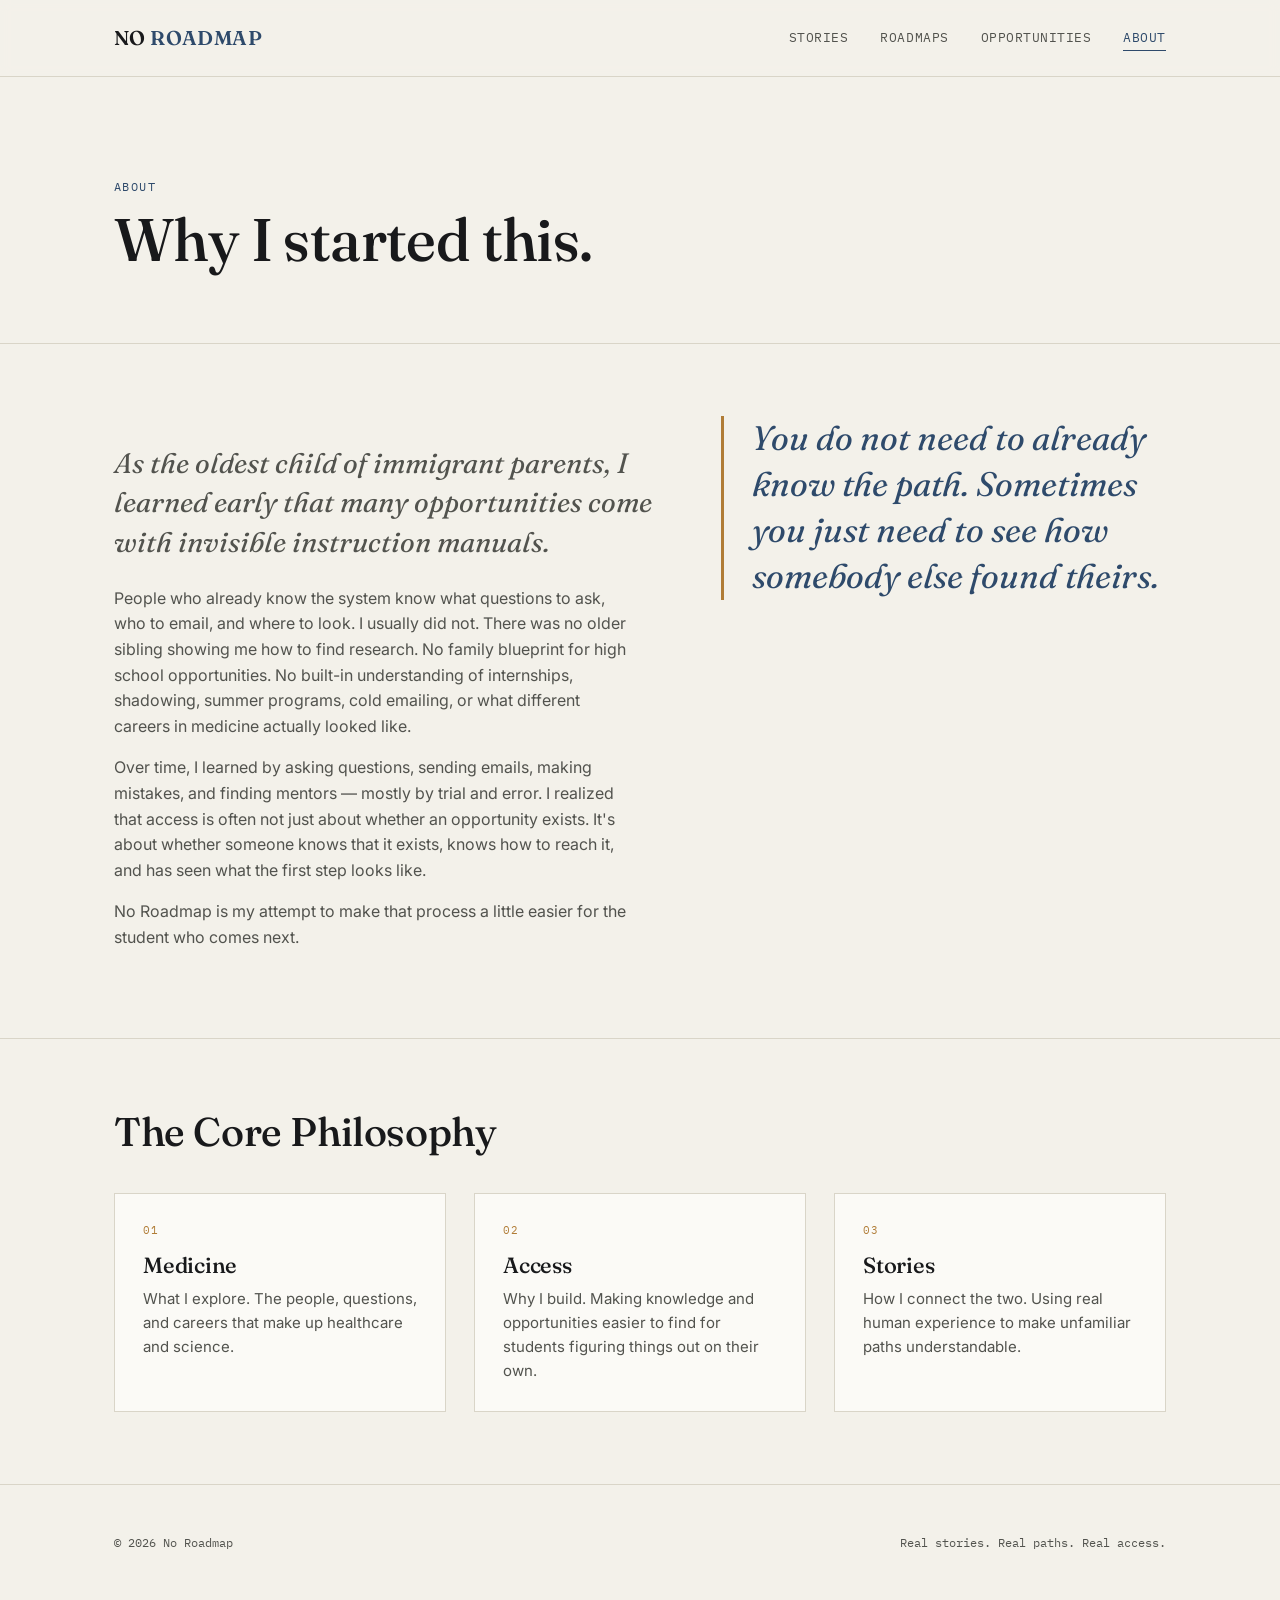
==== about.html @ ebd673c2 "Add files via upload" ====
<!DOCTYPE html>
<html lang="en">
<head>
<meta charset="UTF-8">
<meta name="viewport" content="width=device-width, initial-scale=1.0">
<title>About — No Roadmap</title>
<link rel="stylesheet" href="styles.css">
</head>
<body>

<nav class="site-nav">
  <div class="wrap">
    <a href="index.html" class="wordmark">NO <span>ROADMAP</span></a>
    <ul class="nav-links" id="navLinks">
      <li><a href="stories.html">Stories</a></li>
      <li><a href="roadmaps.html">Roadmaps</a></li>
      <li><a href="opportunities.html">Opportunities</a></li>
      <li><a href="about.html" aria-current="page">About</a></li>
    </ul>
    <button class="nav-toggle" id="navToggle" aria-label="Toggle menu">MENU</button>
  </div>
</nav>

<header class="section-tight">
  <div class="wrap" style="padding-top:40px;">
    <p class="eyebrow">About</p>
    <h1 style="font-size:clamp(36px,6vw,60px); margin:12px 0 24px;">Why I started this.</h1>
  </div>
</header>

<hr class="rule">

<section>
  <div class="wrap two-col">
    <div>
      <p class="lede" style="margin-bottom:24px;">As the oldest child of immigrant parents, I learned early that many opportunities come with invisible instruction manuals.</p>
      <p style="color:var(--ink-soft); max-width:520px;">
        People who already know the system know what questions to ask, who to email, and where to look. I usually did not. There was no older sibling showing me how to find research. No family blueprint for high school opportunities. No built-in understanding of internships, shadowing, summer programs, cold emailing, or what different careers in medicine actually looked like.
      </p>
      <p style="color:var(--ink-soft); max-width:520px;">
        Over time, I learned by asking questions, sending emails, making mistakes, and finding mentors — mostly by trial and error. I realized that access is often not just about whether an opportunity exists. It's about whether someone knows that it exists, knows how to reach it, and has seen what the first step looks like.
      </p>
      <p style="color:var(--ink-soft); max-width:520px;">
        No Roadmap is my attempt to make that process a little easier for the student who comes next.
      </p>
    </div>
    <blockquote class="pull-quote">
      You do not need to already know the path. Sometimes you just need to see how somebody else found theirs.
    </blockquote>
  </div>
</section>

<hr class="rule">

<section>
  <div class="wrap">
    <div class="section-head"><h2>The Core Philosophy</h2></div>
    <div class="grid">
      <div class="card">
        <span class="card-mark">01</span>
        <h3>Medicine</h3>
        <p>What I explore. The people, questions, and careers that make up healthcare and science.</p>
      </div>
      <div class="card">
        <span class="card-mark">02</span>
        <h3>Access</h3>
        <p>Why I build. Making knowledge and opportunities easier to find for students figuring things out on their own.</p>
      </div>
      <div class="card">
        <span class="card-mark">03</span>
        <h3>Stories</h3>
        <p>How I connect the two. Using real human experience to make unfamiliar paths understandable.</p>
      </div>
    </div>
  </div>
</section>

<footer>
  <div class="wrap">
    <span>© 2026 No Roadmap</span>
    <span>Real stories. Real paths. Real access.</span>
  </div>
</footer>

<script src="script.js"></script>
</body>
</html>
---- styles.css ----
/* ==========================================================================
   NO ROADMAP — Design System
   Editorial / field-guide aesthetic. Paper, ink, and a single route-blue
   accent, threaded through with a hand-drawn wayfinding line. No medical
   crosses, no cartoon doctors, no corporate blue.
   ========================================================================== */

@import url('https://fonts.googleapis.com/css2?family=Fraunces:ital,opsz,wght@0,9..144,300;0,9..144,400;0,9..144,500;0,9..144,600;1,9..144,400;1,9..144,500&family=Inter:wght@400;500;600&family=IBM+Plex+Mono:wght@400;500&display=swap');

:root {
  --paper: #F3F1EA;
  --paper-raised: #FBFAF6;
  --ink: #18191B;
  --ink-soft: #52534E;
  --route: #2E4A6B;
  --route-soft: #6C89A6;
  --waypoint: #B07C36;
  --moss: #5C6B4F;
  --rule: #D9D5C8;
  --rule-strong: #B9B4A4;

  --font-display: 'Fraunces', Georgia, serif;
  --font-body: 'Inter', -apple-system, sans-serif;
  --font-mono: 'IBM Plex Mono', 'Courier New', monospace;

  --max: 1180px;
  --gutter: clamp(24px, 5vw, 64px);
}

* { box-sizing: border-box; }

html { scroll-behavior: smooth; }

@media (prefers-reduced-motion: reduce) {
  html { scroll-behavior: auto; }
  * { animation-duration: 0.001ms !important; transition-duration: 0.001ms !important; }
}

body {
  margin: 0;
  background: var(--paper);
  color: var(--ink);
  font-family: var(--font-body);
  font-size: 16px;
  line-height: 1.6;
  -webkit-font-smoothing: antialiased;
}

img { max-width: 100%; display: block; }
a { color: inherit; }

.wrap {
  max-width: var(--max);
  margin: 0 auto;
  padding: 0 var(--gutter);
}

/* ---- Type ---- */

h1, h2, h3, .display {
  font-family: var(--font-display);
  font-weight: 500;
  line-height: 1.05;
  letter-spacing: -0.01em;
  margin: 0;
}

.eyebrow {
  font-family: var(--font-mono);
  font-size: 12px;
  letter-spacing: 0.12em;
  text-transform: uppercase;
  color: var(--route);
}

.lede {
  font-family: var(--font-display);
  font-style: italic;
  font-weight: 400;
  font-size: clamp(20px, 2.4vw, 28px);
  line-height: 1.4;
  color: var(--ink-soft);
}

/* ---- Nav ---- */

.site-nav {
  position: sticky;
  top: 0;
  z-index: 50;
  background: rgba(243, 241, 234, 0.92);
  backdrop-filter: blur(6px);
  border-bottom: 1px solid var(--rule);
}

.site-nav .wrap {
  display: flex;
  align-items: center;
  justify-content: space-between;
  height: 76px;
}

.wordmark {
  font-family: var(--font-display);
  font-weight: 600;
  font-size: 20px;
  letter-spacing: 0.02em;
  text-decoration: none;
  color: var(--ink);
}
.wordmark span { color: var(--route); }

.nav-links {
  display: flex;
  gap: 32px;
  list-style: none;
  margin: 0;
  padding: 0;
  font-family: var(--font-mono);
  font-size: 13px;
  letter-spacing: 0.04em;
  text-transform: uppercase;
}

.nav-links a {
  text-decoration: none;
  color: var(--ink-soft);
  padding-bottom: 4px;
  border-bottom: 1px solid transparent;
  transition: color 0.15s, border-color 0.15s;
}
.nav-links a:hover,
.nav-links a[aria-current="page"] {
  color: var(--route);
  border-color: var(--route);
}

.nav-toggle {
  display: none;
  background: none;
  border: 1px solid var(--rule-strong);
  border-radius: 3px;
  padding: 8px 10px;
  font-family: var(--font-mono);
  font-size: 12px;
  cursor: pointer;
}

@media (max-width: 720px) {
  .nav-links {
    position: absolute;
    top: 76px; left: 0; right: 0;
    background: var(--paper);
    border-bottom: 1px solid var(--rule);
    flex-direction: column;
    gap: 0;
    display: none;
  }
  .nav-links.open { display: flex; }
  .nav-links li { border-top: 1px solid var(--rule); }
  .nav-links a { display: block; padding: 16px var(--gutter); }
  .nav-toggle { display: block; }
}

/* ---- Buttons ---- */

.btn {
  display: inline-flex;
  align-items: center;
  gap: 8px;
  font-family: var(--font-mono);
  font-size: 13px;
  letter-spacing: 0.04em;
  text-transform: uppercase;
  text-decoration: none;
  padding: 13px 22px;
  border-radius: 2px;
  border: 1px solid var(--ink);
  transition: background 0.15s, color 0.15s;
  cursor: pointer;
}
.btn-primary { background: var(--ink); color: var(--paper-raised); }
.btn-primary:hover { background: var(--route); border-color: var(--route); }
.btn-ghost { background: transparent; color: var(--ink); }
.btn-ghost:hover { background: var(--ink); color: var(--paper-raised); }

/* ---- Hero ---- */

.hero {
  position: relative;
  padding: 96px 0 80px;
  overflow: hidden;
}

.hero-route {
  position: absolute;
  inset: 0;
  width: 100%;
  height: 100%;
  z-index: 0;
  opacity: 0.55;
}

.hero-inner { position: relative; z-index: 1; max-width: 760px; }

.hero h1 {
  font-size: clamp(48px, 9vw, 104px);
  margin-bottom: 20px;
}

.hero .lede { max-width: 560px; margin: 0 0 36px; }

.hero-actions { display: flex; gap: 16px; flex-wrap: wrap; }

/* ---- Sections ---- */

section { padding: 72px 0; }
.section-tight { padding: 48px 0; }

.rule {
  border: none;
  border-top: 1px solid var(--rule);
  margin: 0;
}

.section-head {
  display: flex;
  align-items: baseline;
  justify-content: space-between;
  gap: 24px;
  margin-bottom: 40px;
  flex-wrap: wrap;
}

.section-head h2 { font-size: clamp(28px, 4vw, 40px); }

/* ---- Waypoint / route thread (signature element) ---- */

.route-thread {
  position: relative;
  padding-left: 44px;
}
.route-thread::before {
  content: '';
  position: absolute;
  left: 8px; top: 6px; bottom: 6px;
  width: 0;
  border-left: 2px dashed var(--rule-strong);
}
.waypoint {
  position: relative;
  padding-bottom: 48px;
}
.waypoint:last-child { padding-bottom: 0; }
.waypoint::before {
  content: attr(data-mark);
  position: absolute;
  left: -44px; top: 0;
  width: 32px; height: 32px;
  border: 1.5px solid var(--route);
  border-radius: 50%;
  background: var(--paper);
  color: var(--route);
  font-family: var(--font-mono);
  font-size: 11px;
  display: flex;
  align-items: center;
  justify-content: center;
}
.waypoint h3 {
  font-size: 20px;
  margin-bottom: 6px;
  color: var(--route);
}
.waypoint p { margin: 0; color: var(--ink-soft); }
.waypoint ul { margin: 8px 0 0; padding-left: 18px; color: var(--ink-soft); }
.waypoint li { margin-bottom: 4px; }

/* ---- Cards ---- */

.grid {
  display: grid;
  gap: 28px;
  grid-template-columns: repeat(auto-fill, minmax(280px, 1fr));
}

.card {
  background: var(--paper-raised);
  border: 1px solid var(--rule);
  padding: 28px;
  position: relative;
  transition: transform 0.15s, box-shadow 0.15s;
}
.card:hover { transform: translateY(-3px); box-shadow: 0 12px 24px -16px rgba(24,25,27,0.25); }

.card-mark {
  font-family: var(--font-mono);
  font-size: 11px;
  letter-spacing: 0.06em;
  color: var(--waypoint);
  display: block;
  margin-bottom: 14px;
}

.card h3 {
  font-size: 22px;
  margin-bottom: 10px;
}

.card p { color: var(--ink-soft); font-size: 15px; margin: 0; }

.card-photo {
  aspect-ratio: 4/3;
  background: linear-gradient(135deg, var(--rule) 0%, var(--paper) 100%);
  border: 1px solid var(--rule);
  margin-bottom: 18px;
  display: flex;
  align-items: center;
  justify-content: center;
  font-family: var(--font-mono);
  font-size: 11px;
  color: var(--ink-soft);
  text-transform: uppercase;
  letter-spacing: 0.06em;
}

.tag {
  display: inline-block;
  font-family: var(--font-mono);
  font-size: 11px;
  letter-spacing: 0.04em;
  text-transform: uppercase;
  color: var(--moss);
  border: 1px solid var(--moss);
  border-radius: 999px;
  padding: 3px 10px;
  margin: 0 6px 6px 0;
}

.status-pill {
  position: absolute;
  top: 24px; right: 24px;
  font-family: var(--font-mono);
  font-size: 10px;
  letter-spacing: 0.06em;
  text-transform: uppercase;
  color: var(--ink-soft);
  border: 1px dashed var(--rule-strong);
  padding: 3px 8px;
  border-radius: 999px;
}

/* ---- Pull quote ---- */

.pull-quote {
  font-family: var(--font-display);
  font-style: italic;
  font-size: clamp(24px, 3vw, 34px);
  line-height: 1.35;
  color: var(--route);
  max-width: 760px;
  margin: 0;
  padding-left: 28px;
  border-left: 3px solid var(--waypoint);
}

/* ---- Footer ---- */

footer {
  border-top: 1px solid var(--rule);
  padding: 48px 0 64px;
  font-family: var(--font-mono);
  font-size: 12px;
  color: var(--ink-soft);
}
footer .wrap { display: flex; justify-content: space-between; flex-wrap: wrap; gap: 16px; }

/* ---- Utility ---- */

.center { text-align: center; }
.mt-0 { margin-top: 0; }
.two-col {
  display: grid;
  grid-template-columns: 1.1fr 0.9fr;
  gap: 64px;
  align-items: start;
}
@media (max-width: 860px) {
  .two-col { grid-template-columns: 1fr; }
}

.filter-row {
  display: flex;
  gap: 10px;
  flex-wrap: wrap;
  margin-bottom: 40px;
}
.filter-btn {
  font-family: var(--font-mono);
  font-size: 12px;
  letter-spacing: 0.04em;
  text-transform: uppercase;
  background: transparent;
  border: 1px solid var(--rule-strong);
  border-radius: 999px;
  padding: 8px 16px;
  cursor: pointer;
  color: var(--ink-soft);
  transition: all 0.15s;
}
.filter-btn:hover, .filter-btn.active {
  border-color: var(--route);
  color: var(--route);
  background: rgba(46,74,107,0.06);
}
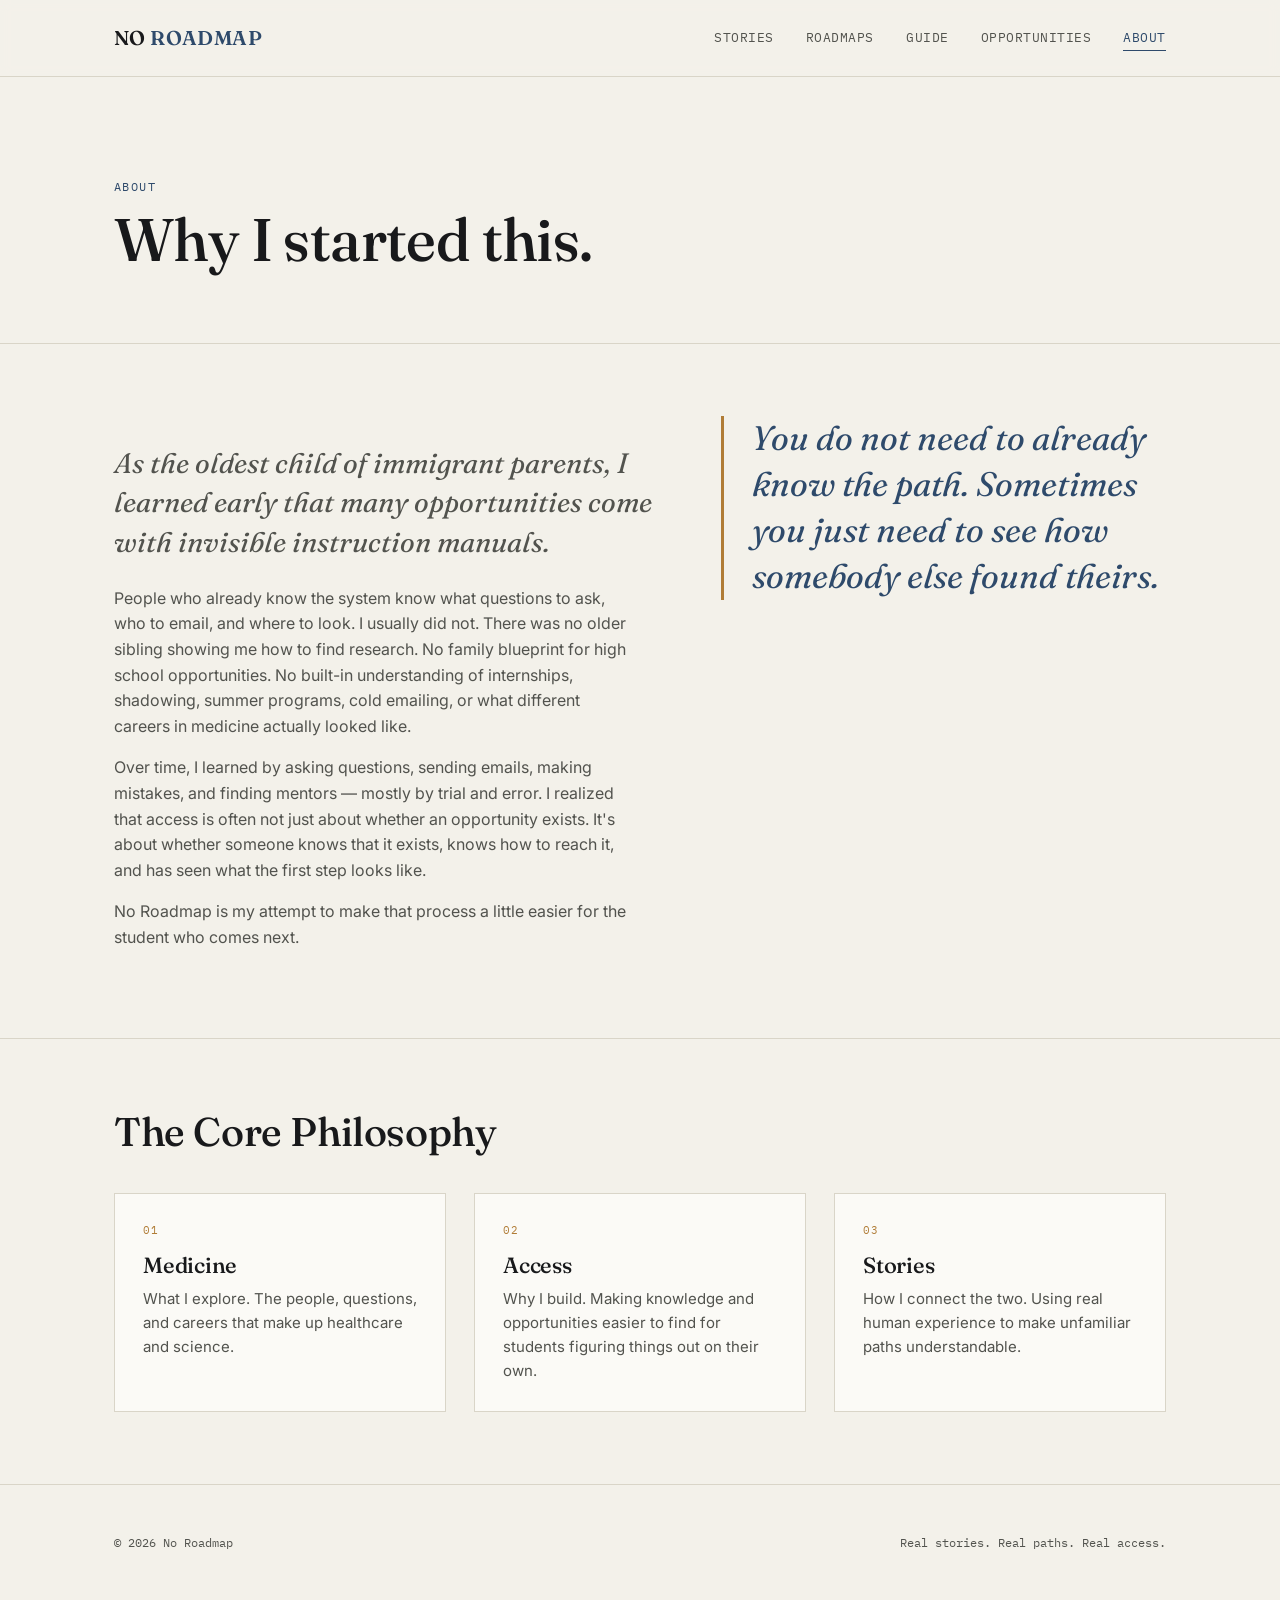
==== commit 51484e46: "Add files via upload" ====
--- a/about.html
+++ b/about.html
@@ -14,6 +14,7 @@
     <ul class="nav-links" id="navLinks">
       <li><a href="stories.html">Stories</a></li>
       <li><a href="roadmaps.html">Roadmaps</a></li>
+      <li><a href="guide.html">Guide</a></li>
       <li><a href="opportunities.html">Opportunities</a></li>
       <li><a href="about.html" aria-current="page">About</a></li>
     </ul>
--- a/styles.css
+++ b/styles.css
@@ -413,3 +413,113 @@
   color: var(--route);
   background: rgba(46,74,107,0.06);
 }
+
+/* ---- Resource database cards ---- */
+
+.meta-list {
+  list-style: none;
+  margin: 16px 0;
+  padding: 0;
+  font-family: var(--font-mono);
+  font-size: 12px;
+}
+.meta-list li {
+  display: flex;
+  justify-content: space-between;
+  gap: 12px;
+  padding: 6px 0;
+  border-top: 1px dashed var(--rule);
+  color: var(--ink-soft);
+}
+.meta-list li:first-child { border-top: none; }
+.meta-list b { color: var(--ink); font-weight: 500; text-align: right; }
+
+.card-link {
+  display: inline-block;
+  margin-top: 6px;
+  font-family: var(--font-mono);
+  font-size: 12px;
+  text-transform: uppercase;
+  letter-spacing: 0.04em;
+  color: var(--route);
+  text-decoration: none;
+  border-bottom: 1px solid var(--route);
+}
+.card-link:hover { color: var(--waypoint); border-color: var(--waypoint); }
+
+.region-head {
+  display: flex;
+  align-items: baseline;
+  gap: 14px;
+  margin: 56px 0 24px;
+}
+.region-head:first-of-type { margin-top: 0; }
+.region-head h3 {
+  font-family: var(--font-display);
+  font-size: 24px;
+  color: var(--route);
+  margin: 0;
+}
+.region-head .count {
+  font-family: var(--font-mono);
+  font-size: 12px;
+  color: var(--ink-soft);
+}
+
+.note-box {
+  border-left: 3px solid var(--waypoint);
+  background: rgba(176,124,54,0.06);
+  padding: 16px 20px;
+  font-size: 14px;
+  color: var(--ink-soft);
+  margin-bottom: 40px;
+}
+
+/* ---- Templates (Guide page) ---- */
+
+.template-card {
+  background: var(--paper-raised);
+  border: 1px solid var(--rule);
+  padding: 32px;
+  margin-bottom: 28px;
+  position: relative;
+}
+.template-card .template-title {
+  font-family: var(--font-mono);
+  font-size: 12px;
+  letter-spacing: 0.06em;
+  text-transform: uppercase;
+  color: var(--route);
+  margin-bottom: 16px;
+  display: block;
+}
+.template-body {
+  font-family: 'Courier New', monospace;
+  font-size: 14px;
+  line-height: 1.7;
+  white-space: pre-wrap;
+  color: var(--ink);
+}
+.template-body .fill {
+  color: var(--waypoint);
+  font-weight: 600;
+}
+.copy-btn {
+  position: absolute;
+  top: 28px; right: 28px;
+  font-family: var(--font-mono);
+  font-size: 11px;
+  letter-spacing: 0.04em;
+  text-transform: uppercase;
+  background: transparent;
+  border: 1px solid var(--rule-strong);
+  border-radius: 2px;
+  padding: 6px 12px;
+  cursor: pointer;
+  color: var(--ink-soft);
+}
+.copy-btn:hover { border-color: var(--route); color: var(--route); }
+
+.guide-block { margin-bottom: 56px; }
+.guide-block h3 { font-size: 26px; margin-bottom: 14px; }
+.guide-block p { color: var(--ink-soft); max-width: 680px; }
